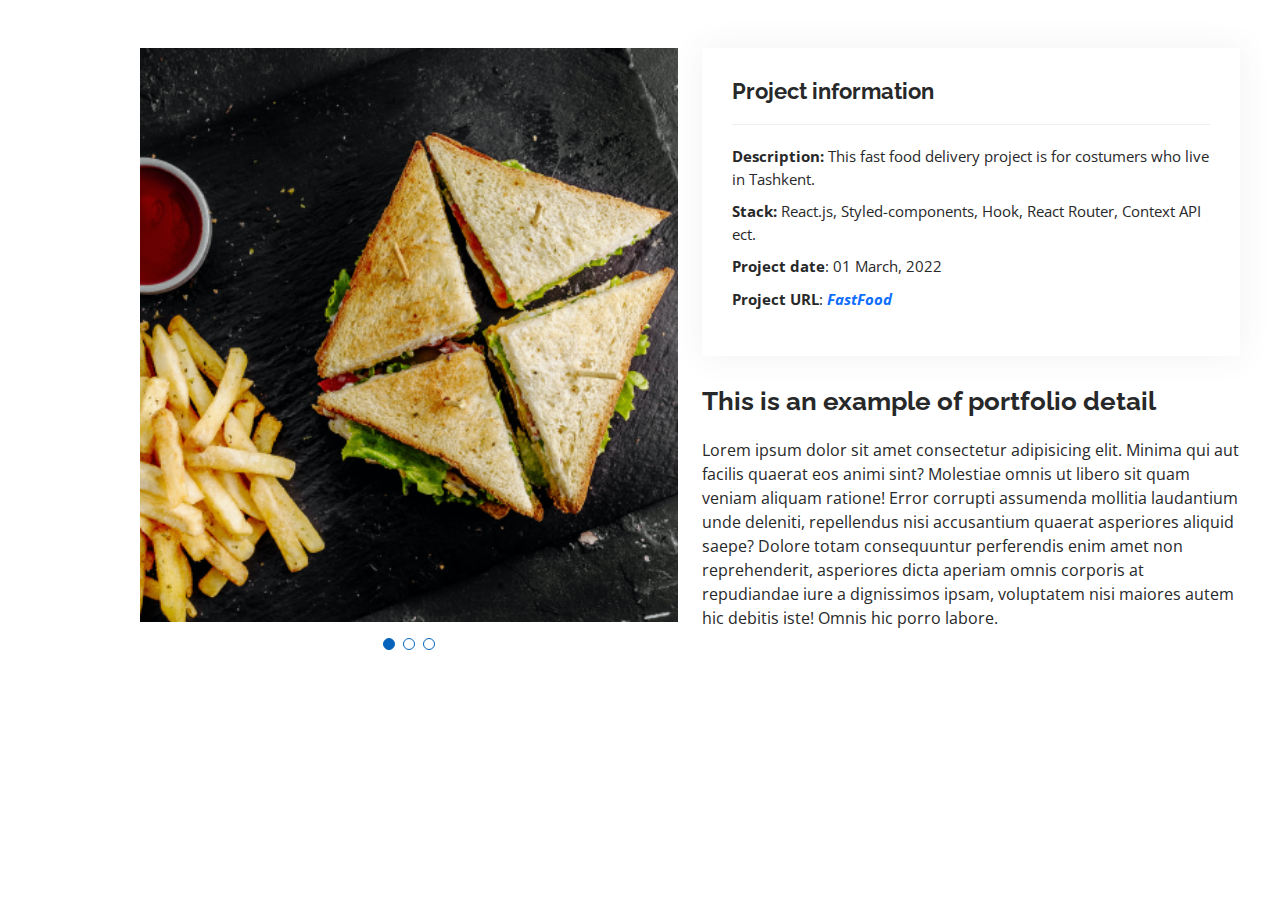
==== portfolio-1.html @ 83320616 "Portfolio section add" ====
<!DOCTYPE html>
<html lang="en">
  <head>
    <meta charset="utf-8" />
    <meta content="width=device-width, initial-scale=1.0" name="viewport" />

    <title>Portfolio</title>
    <meta content="" name="description" />
    <meta content="" name="keywords" />

    <link href="assets/img/favicon.png" rel="icon" />
    <link href="assets/img/apple-touch-icon.png" rel="apple-touch-icon" />

    <!-- Google Fonts -->
    <link
      href="https://fonts.googleapis.com/css?family=Open+Sans:300,300i,400,400i,600,600i,700,700i|Raleway:300,300i,400,400i,500,500i,600,600i,700,700i|Poppins:300,300i,400,400i,500,500i,600,600i,700,700i"
      rel="stylesheet"
    />

    <!-- Vendor CSS Files -->
    <link href="assets/vendor/aos/aos.css" rel="stylesheet" />
    <link
      href="assets/vendor/bootstrap/css/bootstrap.min.css"
      rel="stylesheet"
    />
    <link
      href="assets/vendor/bootstrap-icons/bootstrap-icons.css"
      rel="stylesheet"
    />
    <link href="assets/vendor/boxicons/css/boxicons.min.css" rel="stylesheet" />
    <link
      href="assets/vendor/glightbox/css/glightbox.min.css"
      rel="stylesheet"
    />
    <link href="assets/vendor/swiper/swiper-bundle.min.css" rel="stylesheet" />

    <link href="assets/css/style.css" rel="stylesheet" />
  </head>

  <body>
    <main id="main">
      <!-- ======= Portfolio Details Section ======= -->
      <section id="portfolio-details" class="portfolio-details">
        <div class="container">
          <div class="row gy-4 p-2">
            <div class="col-lg-6">
              <div class="portfolio-details-slider swiper">
                <div class="swiper-wrapper">
                  <div class="swiper-slide">
                    <img
                      src="assets/img/portfolio/fastfood_img.png"
                      alt="portfolio-img"
                    />
                  </div>

                  <div class="swiper-slide">
                    <img
                      src="assets/img/portfolio/fastfood_img2.png"
                      alt="portfolio-img"
                    />
                  </div>

                  <div class="swiper-slide">
                    <img
                      src="assets/img/portfolio/fastfood_img3.png"
                      alt="portfolio-img"
                    />
                  </div>
                </div>
                <div class="swiper-pagination"></div>
              </div>
            </div>

            <div class="col-lg-6">
              <div class="portfolio-info">
                <h3>Project information</h3>
                <ul>
                  <li>
                    <b>Description:</b> This fast food delivery project is for
                    costumers who live in Tashkent.
                  </li>
                  <li>
                    <b>Stack:</b> React.js, Styled-components, Hook, React
                    Router, Context API ect.
                  </li>
                  <li><b>Project date</b>: 01 March, 2022</li>
                  <li>
                    <strong>Project URL</strong>:
                    <a
                      href="https://fast-foodd.netlify.app"
                      target="_blank"
                      class="text-decoration-none"
                      ><em class="text-primary fw-bold">FastFood</em></a
                    >
                  </li>
                </ul>
              </div>
              <div class="portfolio-description">
                <h2>This is an example of portfolio detail</h2>
                <p>
                  Lorem ipsum dolor sit amet consectetur adipisicing elit.
                  Minima qui aut facilis quaerat eos animi sint? Molestiae omnis
                  ut libero sit quam veniam aliquam ratione! Error corrupti
                  assumenda mollitia laudantium unde deleniti, repellendus nisi
                  accusantium quaerat asperiores aliquid saepe? Dolore totam
                  consequuntur perferendis enim amet non reprehenderit,
                  asperiores dicta aperiam omnis corporis at repudiandae iure a
                  dignissimos ipsam, voluptatem nisi maiores autem hic debitis
                  iste! Omnis hic porro labore.
                </p>
              </div>
            </div>
          </div>
        </div>
      </section>
      <!-- End Portfolio Details Section -->
    </main>
    <!-- End #main -->

    <div id="preloader"></div>
    <a
      href="#"
      class="back-to-top d-flex align-items-center justify-content-center"
      ><i class="bi bi-arrow-up-short"></i
    ></a>

    <!-- Vendor JS Files -->
    <script src="assets/vendor/purecounter/purecounter.js"></script>
    <script src="assets/vendor/aos/aos.js"></script>
    <script src="assets/vendor/bootstrap/js/bootstrap.bundle.min.js"></script>
    <script src="assets/vendor/glightbox/js/glightbox.min.js"></script>
    <script src="assets/vendor/isotope-layout/isotope.pkgd.min.js"></script>
    <script src="assets/vendor/swiper/swiper-bundle.min.js"></script>
    <script src="assets/vendor/typed.js/typed.min.js"></script>
    <script src="assets/vendor/waypoints/noframework.waypoints.js"></script>
    <script src="assets/vendor/php-email-form/validate.js"></script>

    <script src="assets/js/main.js"></script>
  </body>
</html>
---- assets/css/style.css ----
/**
* Template Name: MyResume - v4.7.0
* Template URL: https://bootstrapmade.com/free-html-bootstrap-template-my-resume/
* Author: BootstrapMade.com
* License: https://bootstrapmade.com/license/
*/

/*--------------------------------------------------------------
# General
--------------------------------------------------------------*/
body {
  font-family: "Open Sans", sans-serif;
  color: #272829;
}

a {
  color: #0563bb;
  text-decoration: none;
}

a:hover {
  color: #067ded;
  text-decoration: none;
}

h1, h2, h3, h4, h5, h6 {
  font-family: "Raleway", sans-serif;
}

/*--------------------------------------------------------------
# Back to top button
--------------------------------------------------------------*/
.back-to-top {
  position: fixed;
  visibility: hidden;
  opacity: 0;
  right: 15px;
  bottom: 15px;
  z-index: 996;
  background: #0563bb;
  width: 40px;
  height: 40px;
  border-radius: 50px;
  transition: all 0.4s;
}
.back-to-top i {
  font-size: 28px;
  color: #fff;
  line-height: 0;
}
.back-to-top:hover {
  background: #0678e3;
  color: #fff;
}
.back-to-top.active {
  visibility: visible;
  opacity: 1;
}

/*--------------------------------------------------------------
# Preloader
--------------------------------------------------------------*/
#preloader {
  position: fixed;
  top: 0;
  left: 0;
  right: 0;
  bottom: 0;
  z-index: 9999;
  overflow: hidden;
  background: #fff;
}

#preloader:before {
  content: "";
  position: fixed;
  top: calc(50% - 30px);
  left: calc(50% - 30px);
  border: 6px solid #0563bb;
  border-top-color: #fff;
  border-bottom-color: #fff;
  border-radius: 50%;
  width: 60px;
  height: 60px;
  -webkit-animation: animate-preloader 1s linear infinite;
  animation: animate-preloader 1s linear infinite;
}

@-webkit-keyframes animate-preloader {
  0% {
    transform: rotate(0deg);
  }
  100% {
    transform: rotate(360deg);
  }
}

@keyframes animate-preloader {
  0% {
    transform: rotate(0deg);
  }
  100% {
    transform: rotate(360deg);
  }
}
/*--------------------------------------------------------------
# Disable aos animation delay on mobile devices
--------------------------------------------------------------*/
@media screen and (max-width: 768px) {
  [data-aos-delay] {
    transition-delay: 0 !important;
  }
}
/*--------------------------------------------------------------
# Header
--------------------------------------------------------------*/
#header {
  position: fixed;
  top: 0;
  left: 0;
  bottom: 0;
  z-index: 9997;
  transition: all 0.5s;
  padding: 15px;
  overflow-y: auto;
}
@media (max-width: 992px) {
  #header {
    width: 300px;
    background: #fff;
    border-right: 1px solid #e6e9ec;
    left: -300px;
  }
}

@media (min-width: 992px) {
  #main {
    margin-left: 100px;
  }
}
/*--------------------------------------------------------------
# Navigation Menu
--------------------------------------------------------------*/
/**
* Desktop Navigation 
*/
.nav-menu {
  padding: 0;
  display: block;
}
.nav-menu * {
  margin: 0;
  padding: 0;
  list-style: none;
}
.nav-menu > ul > li {
  position: relative;
  white-space: nowrap;
}
.nav-menu a, .nav-menu a:focus {
  display: flex;
  align-items: center;
  color: #45505b;
  padding: 10px 18px;
  margin-bottom: 8px;
  transition: 0.3s;
  font-size: 15px;
  border-radius: 50px;
  background: #f2f3f5;
  height: 56px;
  width: 100%;
  overflow: hidden;
  transition: 0.3s;
}
.nav-menu a i, .nav-menu a:focus i {
  font-size: 20px;
}
.nav-menu a span, .nav-menu a:focus span {
  padding: 0 5px 0 7px;
  color: #45505b;
}
@media (min-width: 992px) {
  .nav-menu a, .nav-menu a:focus {
    width: 56px;
  }
  .nav-menu a span, .nav-menu a:focus span {
    display: none;
    color: #fff;
  }
}
.nav-menu a:hover, .nav-menu .active, .nav-menu .active:focus, .nav-menu li:hover > a {
  color: #fff;
  background: #0563bb;
}
.nav-menu a:hover span, .nav-menu .active span, .nav-menu .active:focus span, .nav-menu li:hover > a span {
  color: #fff;
}
.nav-menu a:hover, .nav-menu li:hover > a {
  width: 100%;
  color: #fff;
}
.nav-menu a:hover span, .nav-menu li:hover > a span {
  display: block;
}

/**
* Mobile Navigation 
*/
.mobile-nav-toggle {
  position: fixed;
  right: 10px;
  top: 10px;
  z-index: 9998;
  border: 0;
  background: none;
  font-size: 28px;
  transition: all 0.4s;
  outline: none !important;
  line-height: 0;
  cursor: pointer;
  border-radius: 50px;
  padding: 5px;
}
.mobile-nav-toggle i {
  color: #45505b;
}

.mobile-nav-active {
  overflow: hidden;
}
.mobile-nav-active #header {
  left: 0;
}
.mobile-nav-active .mobile-nav-toggle {
  color: #fff;
  background-color: #0563bb;
}

/*--------------------------------------------------------------
# Hero Section
--------------------------------------------------------------*/
#hero {
  width: 100%;
  height: 100vh;
  background: url("../img/hero-bg.jpg") top right no-repeat;
  background-size: cover;
  position: relative;
}
@media (min-width: 992px) {
  #hero {
    padding-left: 160px;
  }
}
#hero:before {
  content: "";
  background: rgba(255, 255, 255, 0.8);
  position: absolute;
  bottom: 0;
  top: 0;
  left: 0;
  right: 0;
}
#hero h1 {
  margin: 0;
  font-size: 64px;
  font-weight: 700;
  line-height: 56px;
  color: #45505b;
}
#hero p {
  color: #45505b;
  margin: 15px 0 0 0;
  font-size: 26px;
  font-family: "Poppins", sans-serif;
}
#hero p span {
  color: #0563bb;
  letter-spacing: 1px;
}
#hero .social-links {
  margin-top: 30px;
}
#hero .social-links a {
  font-size: 24px;
  display: inline-block;
  color: #45505b;
  line-height: 1;
  margin-right: 20px;
  transition: 0.3s;
}
#hero .social-links a:hover {
  color: #0563bb;
}
@media (max-width: 992px) {
  #hero {
    text-align: center;
  }
  #hero h1 {
    font-size: 32px;
    line-height: 36px;
  }
  #hero p {
    margin-top: 10px;
    font-size: 20px;
    line-height: 24px;
  }
}

/*--------------------------------------------------------------
# Sections General
--------------------------------------------------------------*/
section {
  padding: 60px 0;
  overflow: hidden;
}

.section-title {
  text-align: center;
  padding-bottom: 30px;
}
.section-title h2 {
  font-size: 32px;
  font-weight: bold;
  text-transform: uppercase;
  margin-bottom: 20px;
  padding-bottom: 20px;
  position: relative;
  color: #45505b;
}
.section-title h2::before {
  content: "";
  position: absolute;
  display: block;
  width: 120px;
  height: 1px;
  background: #ddd;
  bottom: 1px;
  left: calc(50% - 60px);
}
.section-title h2::after {
  content: "";
  position: absolute;
  display: block;
  width: 40px;
  height: 3px;
  background: #0563bb;
  bottom: 0;
  left: calc(50% - 20px);
}
.section-title p {
  margin-bottom: 0;
}

/*--------------------------------------------------------------
# About
--------------------------------------------------------------*/
.about .content h3 {
  font-weight: 700;
  font-size: 26px;
  color: #728394;
}
.about .content ul {
  list-style: none;
  padding: 0;
}
.about .content ul li {
  margin-bottom: 20px;
  display: flex;
  align-items: center;
}
.about .content ul strong {
  margin-right: 10px;
}
.about .content ul i {
  font-size: 16px;
  margin-right: 5px;
  color: #0563bb;
  line-height: 0;
}
.about .content p:last-child {
  margin-bottom: 0;
}

/*--------------------------------------------------------------
# Facts
--------------------------------------------------------------*/
.facts .count-box {
  padding: 30px 30px 25px 30px;
  margin-top: 30px;
  width: 100%;
  position: relative;
  text-align: center;
  background: #fff;
}
.facts .count-box i {
  position: absolute;
  top: -25px;
  left: 50%;
  transform: translateX(-50%);
  font-size: 24px;
  background: #0563bb;
  color: #fff;
  border-radius: 50px;
  display: inline-flex;
  align-items: center;
  justify-content: center;
  width: 48px;
  height: 48px;
}
.facts .count-box span {
  font-size: 36px;
  display: block;
  font-weight: 600;
  color: #011426;
}
.facts .count-box p {
  padding: 0;
  margin: 0;
  font-family: "Raleway", sans-serif;
  font-size: 14px;
}

/*--------------------------------------------------------------
# Akills
--------------------------------------------------------------*/
.skills .progress {
  height: 60px;
  display: block;
  background: none;
  border-radius: 0;
}
.skills .progress .skill {
  padding: 10px 0;
  margin: 0;
  text-transform: uppercase;
  display: block;
  font-weight: 600;
  font-family: "Poppins", sans-serif;
  color: #45505b;
}
.skills .progress .skill .val {
  float: right;
  font-style: normal;
}
.skills .progress-bar-wrap {
  background: #f2f3f5;
}
.skills .progress-bar {
  width: 1px;
  height: 10px;
  transition: 0.9s;
  background-color: #0563bb;
}

/*--------------------------------------------------------------
# Resume
--------------------------------------------------------------*/
.resume .resume-title {
  font-size: 26px;
  font-weight: 700;
  margin-top: 20px;
  margin-bottom: 20px;
  color: #45505b;
}
.resume .resume-item {
  padding: 0 0 20px 20px;
  margin-top: -2px;
  border-left: 2px solid #0563bb;
  position: relative;
}
.resume .resume-item h4 {
  line-height: 18px;
  font-size: 18px;
  font-weight: 600;
  text-transform: uppercase;
  font-family: "Poppins", sans-serif;
  color: #0563bb;
  margin-bottom: 10px;
}
.resume .resume-item h5 {
  font-size: 16px;
  background: #f7f8f9;
  padding: 5px 15px;
  display: inline-block;
  font-weight: 600;
  margin-bottom: 10px;
}
.resume .resume-item ul {
  padding-left: 20px;
}
.resume .resume-item ul li {
  padding-bottom: 10px;
}
.resume .resume-item:last-child {
  padding-bottom: 0;
}
.resume .resume-item::before {
  content: "";
  position: absolute;
  width: 16px;
  height: 16px;
  border-radius: 50px;
  left: -9px;
  top: 0;
  background: #fff;
  border: 2px solid #0563bb;
}

/*--------------------------------------------------------------
# Portfolio
--------------------------------------------------------------*/
.portfolio .portfolio-item {
  margin-bottom: 30px;
}
.portfolio #portfolio-flters {
  padding: 0;
  margin: 0 auto 25px auto;
  list-style: none;
  text-align: center;
  background: #fff;
  border-radius: 50px;
  padding: 2px 15px;
}
.portfolio #portfolio-flters li {
  cursor: pointer;
  display: inline-block;
  padding: 10px 15px;
  font-size: 14px;
  font-weight: 600;
  line-height: 1;
  text-transform: uppercase;
  color: #272829;
  margin-bottom: 5px;
  transition: all 0.3s ease-in-out;
}
.portfolio #portfolio-flters li:hover, .portfolio #portfolio-flters li.filter-active {
  color: #0563bb;
}
.portfolio #portfolio-flters li:last-child {
  margin-right: 0;
}
.portfolio .portfolio-wrap {
  transition: 0.3s;
  position: relative;
  overflow: hidden;
  z-index: 1;
  background: rgba(69, 80, 91, 0.8);
}
.portfolio .portfolio-wrap::before {
  content: "";
  background: rgba(255, 255, 255, 0.7);
  position: absolute;
  left: 30px;
  right: 30px;
  top: 30px;
  bottom: 30px;
  transition: all ease-in-out 0.3s;
  z-index: 2;
  opacity: 0;
}
.portfolio .portfolio-wrap .portfolio-info {
  opacity: 0;
  position: absolute;
  top: 0;
  left: 0;
  right: 0;
  bottom: 0;
  text-align: center;
  z-index: 3;
  transition: all ease-in-out 0.3s;
  display: flex;
  flex-direction: column;
  justify-content: center;
  align-items: center;
}
.portfolio .portfolio-wrap .portfolio-info::before {
  display: block;
  content: "";
  width: 48px;
  height: 48px;
  position: absolute;
  top: 35px;
  left: 35px;
  border-top: 3px solid #d7dce1;
  border-left: 3px solid #d7dce1;
  transition: all 0.5s ease 0s;
  z-index: 9994;
}
.portfolio .portfolio-wrap .portfolio-info::after {
  display: block;
  content: "";
  width: 48px;
  height: 48px;
  position: absolute;
  bottom: 35px;
  right: 35px;
  border-bottom: 3px solid #d7dce1;
  border-right: 3px solid #d7dce1;
  transition: all 0.5s ease 0s;
  z-index: 9994;
}
.portfolio .portfolio-wrap .portfolio-info h4 {
  font-size: 20px;
  color: #45505b;
  font-weight: 600;
}
.portfolio .portfolio-wrap .portfolio-info p {
  color: #45505b;
  font-size: 14px;
  text-transform: uppercase;
  padding: 0;
  margin: 0;
}
.portfolio .portfolio-wrap .portfolio-links {
  text-align: center;
  z-index: 4;
}
.portfolio .portfolio-wrap .portfolio-links a {
  color: #45505b;
  margin: 0 2px;
  font-size: 28px;
  display: inline-block;
  transition: 0.3s;
}
.portfolio .portfolio-wrap .portfolio-links a:hover {
  color: #148af9;
}
.portfolio .portfolio-wrap:hover::before {
  top: 0;
  left: 0;
  right: 0;
  bottom: 0;
  opacity: 1;
}
.portfolio .portfolio-wrap:hover .portfolio-info {
  opacity: 1;
}
.portfolio .portfolio-wrap:hover .portfolio-info::before {
  top: 15px;
  left: 15px;
}
.portfolio .portfolio-wrap:hover .portfolio-info::after {
  bottom: 15px;
  right: 15px;
}

/*--------------------------------------------------------------
# Portfolio Details
--------------------------------------------------------------*/
.portfolio-details {
  padding-top: 40px;
}
.portfolio-details .portfolio-details-slider img {
  width: 100%;
}
.portfolio-details .portfolio-details-slider .swiper-pagination {
  margin-top: 20px;
  position: relative;
}
.portfolio-details .portfolio-details-slider .swiper-pagination .swiper-pagination-bullet {
  width: 12px;
  height: 12px;
  background-color: #fff;
  opacity: 1;
  border: 1px solid #0563bb;
}
.portfolio-details .portfolio-details-slider .swiper-pagination .swiper-pagination-bullet-active {
  background-color: #0563bb;
}
.portfolio-details .portfolio-info {
  padding: 30px;
  box-shadow: 0px 0 30px rgba(69, 80, 91, 0.08);
}
.portfolio-details .portfolio-info h3 {
  font-size: 22px;
  font-weight: 700;
  margin-bottom: 20px;
  padding-bottom: 20px;
  border-bottom: 1px solid #eee;
}
.portfolio-details .portfolio-info ul {
  list-style: none;
  padding: 0;
  font-size: 15px;
}
.portfolio-details .portfolio-info ul li + li {
  margin-top: 10px;
}
.portfolio-details .portfolio-description {
  padding-top: 30px;
}
.portfolio-details .portfolio-description h2 {
  font-size: 26px;
  font-weight: 700;
  margin-bottom: 20px;
}
.portfolio-details .portfolio-description p {
  padding: 0;
}

/*--------------------------------------------------------------
# Services
--------------------------------------------------------------*/
.services .icon-box {
  text-align: center;
  padding: 70px 20px 80px 20px;
  transition: all ease-in-out 0.3s;
  background: #fff;
  box-shadow: 0px 5px 90px 0px rgba(110, 123, 131, 0.05);
}
.services .icon-box .icon {
  margin: 0 auto;
  width: 100px;
  height: 100px;
  display: flex;
  align-items: center;
  justify-content: center;
  transition: ease-in-out 0.3s;
  position: relative;
}
.services .icon-box .icon i {
  font-size: 36px;
  transition: 0.5s;
  position: relative;
}
.services .icon-box .icon svg {
  position: absolute;
  top: 0;
  left: 0;
}
.services .icon-box .icon svg path {
  transition: 0.5s;
  fill: #f5f5f5;
}
.services .icon-box h4 {
  font-weight: 600;
  margin: 10px 0 15px 0;
  font-size: 22px;
}
.services .icon-box h4 a {
  color: #45505b;
  transition: ease-in-out 0.3s;
}
.services .icon-box p {
  line-height: 24px;
  font-size: 14px;
  margin-bottom: 0;
}
.services .icon-box:hover {
  border-color: #fff;
  box-shadow: 0px 0 35px 0 rgba(0, 0, 0, 0.08);
}
.services .iconbox-blue i {
  color: #47aeff;
}
.services .iconbox-blue:hover .icon i {
  color: #fff;
}
.services .iconbox-blue:hover .icon path {
  fill: #47aeff;
}
.services .iconbox-orange i {
  color: #ffa76e;
}
.services .iconbox-orange:hover .icon i {
  color: #fff;
}
.services .iconbox-orange:hover .icon path {
  fill: #ffa76e;
}
.services .iconbox-pink i {
  color: #e80368;
}
.services .iconbox-pink:hover .icon i {
  color: #fff;
}
.services .iconbox-pink:hover .icon path {
  fill: #e80368;
}
.services .iconbox-yellow i {
  color: #ffbb2c;
}
.services .iconbox-yellow:hover .icon i {
  color: #fff;
}
.services .iconbox-yellow:hover .icon path {
  fill: #ffbb2c;
}
.services .iconbox-red i {
  color: #ff5828;
}
.services .iconbox-red:hover .icon i {
  color: #fff;
}
.services .iconbox-red:hover .icon path {
  fill: #ff5828;
}
.services .iconbox-teal i {
  color: #11dbcf;
}
.services .iconbox-teal:hover .icon i {
  color: #fff;
}
.services .iconbox-teal:hover .icon path {
  fill: #11dbcf;
}

/*--------------------------------------------------------------
# Testimonials
--------------------------------------------------------------*/
.testimonials .section-header {
  margin-bottom: 40px;
}
.testimonials .testimonials-carousel, .testimonials .testimonials-slider {
  overflow: hidden;
}
.testimonials .testimonial-item {
  text-align: center;
}
.testimonials .testimonial-item .testimonial-img {
  width: 120px;
  border-radius: 50%;
  border: 4px solid #fff;
  margin: 0 auto;
}
.testimonials .testimonial-item h3 {
  font-size: 20px;
  font-weight: bold;
  margin: 10px 0 5px 0;
  color: #111;
}
.testimonials .testimonial-item h4 {
  font-size: 14px;
  color: #999;
  margin: 0 0 15px 0;
}
.testimonials .testimonial-item .quote-icon-left, .testimonials .testimonial-item .quote-icon-right {
  color: #90c8fc;
  font-size: 26px;
}
.testimonials .testimonial-item .quote-icon-left {
  display: inline-block;
  left: -5px;
  position: relative;
}
.testimonials .testimonial-item .quote-icon-right {
  display: inline-block;
  right: -5px;
  position: relative;
  top: 10px;
}
.testimonials .testimonial-item p {
  font-style: italic;
  margin: 0 auto 15px auto;
}
.testimonials .swiper-pagination {
  margin-top: 20px;
  position: relative;
}
.testimonials .swiper-pagination .swiper-pagination-bullet {
  width: 12px;
  height: 12px;
  background-color: #fff;
  opacity: 1;
  border: 1px solid #0563bb;
}
.testimonials .swiper-pagination .swiper-pagination-bullet-active {
  background-color: #0563bb;
}
@media (min-width: 992px) {
  .testimonials .testimonial-item p {
    width: 80%;
  }
}

/*--------------------------------------------------------------
# Contact
--------------------------------------------------------------*/
.contact .info {
  width: 100%;
  background: #fff;
}
.contact .info i {
  font-size: 20px;
  color: #0563bb;
  float: left;
  width: 44px;
  height: 44px;
  background: #eef7ff;
  display: flex;
  justify-content: center;
  align-items: center;
  border-radius: 50px;
  transition: all 0.3s ease-in-out;
}
.contact .info h4 {
  padding: 0 0 0 60px;
  font-size: 22px;
  font-weight: 600;
  margin-bottom: 5px;
  color: #45505b;
}
.contact .info p {
  padding: 0 0 0 60px;
  margin-bottom: 0;
  font-size: 14px;
  color: #728394;
}
.contact .info .email, .contact .info .phone {
  margin-top: 40px;
}
.contact .info .email:hover i, .contact .info .address:hover i, .contact .info .phone:hover i {
  background: #0563bb;
  color: #fff;
}
.contact .php-email-form {
  width: 100%;
  background: #fff;
}
.contact .php-email-form .form-group {
  padding-bottom: 8px;
}
.contact .php-email-form .error-message {
  display: none;
  color: #fff;
  background: #ed3c0d;
  text-align: left;
  padding: 15px;
  font-weight: 600;
}
.contact .php-email-form .error-message br + br {
  margin-top: 25px;
}
.contact .php-email-form .sent-message {
  display: none;
  color: #fff;
  background: #18d26e;
  text-align: center;
  padding: 15px;
  font-weight: 600;
}
.contact .php-email-form .loading {
  display: none;
  background: #fff;
  text-align: center;
  padding: 15px;
}
.contact .php-email-form .loading:before {
  content: "";
  display: inline-block;
  border-radius: 50%;
  width: 24px;
  height: 24px;
  margin: 0 10px -6px 0;
  border: 3px solid #18d26e;
  border-top-color: #eee;
  -webkit-animation: animate-loading 1s linear infinite;
  animation: animate-loading 1s linear infinite;
}
.contact .php-email-form input, .contact .php-email-form textarea {
  border-radius: 4px;
  box-shadow: none;
  font-size: 14px;
}
.contact .php-email-form input {
  height: 44px;
}
.contact .php-email-form textarea {
  padding: 10px 12px;
}
.contact .php-email-form button[type=submit] {
  background: #0563bb;
  border: 0;
  padding: 10px 35px;
  color: #fff;
  transition: 0.4s;
  border-radius: 50px;
}
.contact .php-email-form button[type=submit]:hover {
  background: #0678e3;
}
@-webkit-keyframes animate-loading {
  0% {
    transform: rotate(0deg);
  }
  100% {
    transform: rotate(360deg);
  }
}
@keyframes animate-loading {
  0% {
    transform: rotate(0deg);
  }
  100% {
    transform: rotate(360deg);
  }
}

/*--------------------------------------------------------------
# Footer
--------------------------------------------------------------*/
#footer {
  background: #f7f8f9;
  color: #45505b;
  font-size: 14px;
  text-align: center;
  padding: 30px 0;
}
#footer h3 {
  font-size: 36px;
  font-weight: 700;
  position: relative;
  font-family: "Poppins", sans-serif;
  padding: 0;
  margin: 0 0 15px 0;
}
#footer p {
  font-size: 15;
  font-style: italic;
  padding: 0;
  margin: 0 0 40px 0;
}
#footer .social-links {
  margin: 0 0 40px 0;
}
#footer .social-links a {
  font-size: 18px;
  display: inline-block;
  background: #0563bb;
  color: #fff;
  line-height: 1;
  padding: 8px 0;
  margin-right: 4px;
  border-radius: 50%;
  text-align: center;
  width: 36px;
  height: 36px;
  transition: 0.3s;
}
#footer .social-links a:hover {
  background: #0678e3;
  color: #fff;
  text-decoration: none;
}
#footer .copyright {
  margin: 0 0 5px 0;
}
#footer .credits {
  font-size: 13px;
}
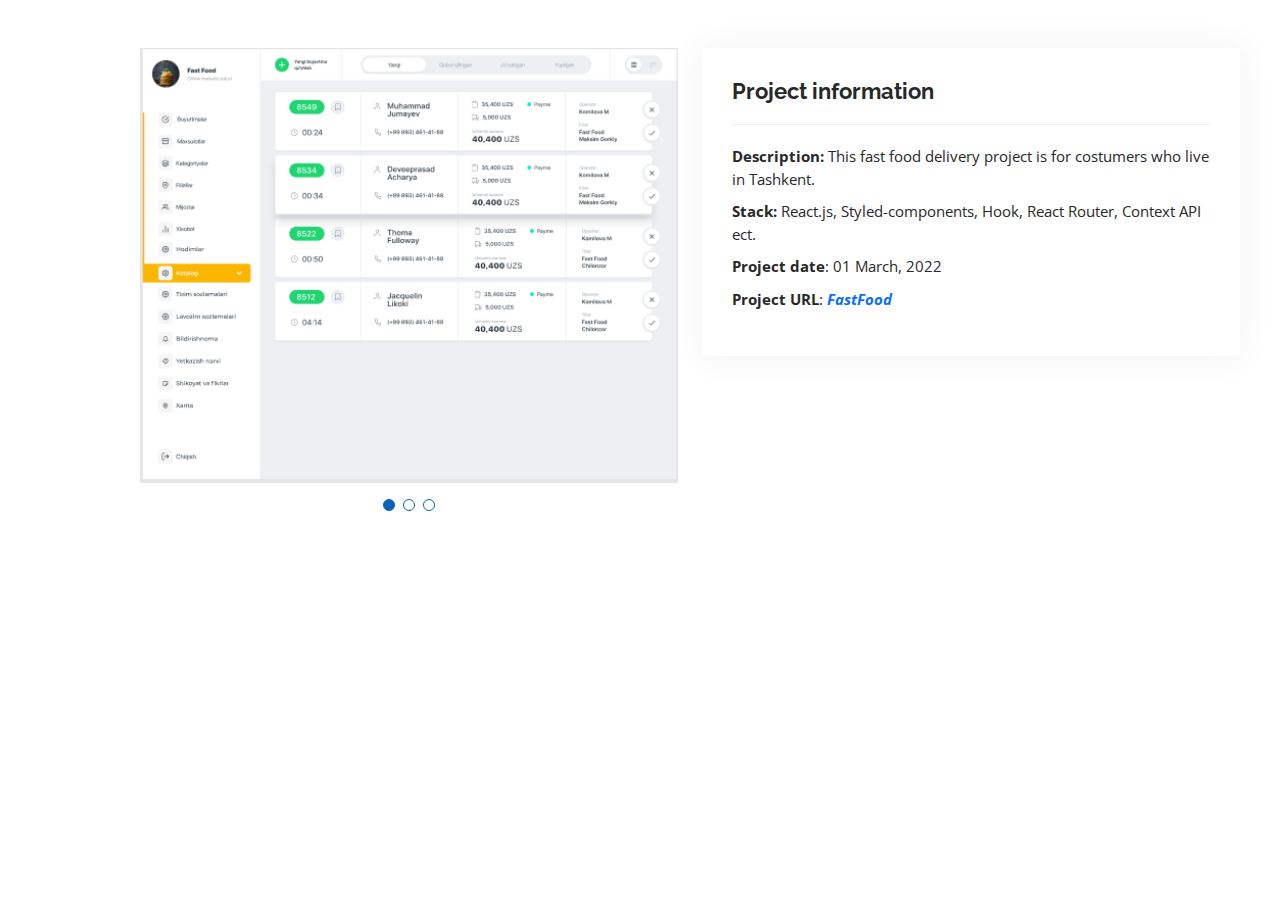
==== commit b2a26abe: "portfolio section add" ====
--- a/portfolio-1.html
+++ b/portfolio-1.html
@@ -17,7 +17,6 @@
       rel="stylesheet"
     />
 
-    <!-- Vendor CSS Files -->
     <link href="assets/vendor/aos/aos.css" rel="stylesheet" />
     <link
       href="assets/vendor/bootstrap/css/bootstrap.min.css"
@@ -39,7 +38,7 @@
 
   <body>
     <main id="main">
-      <!-- ======= Portfolio Details Section ======= -->
+      <!-- Portfolio Details Section-->
       <section id="portfolio-details" class="portfolio-details">
         <div class="container">
           <div class="row gy-4 p-2">
@@ -48,7 +47,7 @@
                 <div class="swiper-wrapper">
                   <div class="swiper-slide">
                     <img
-                      src="assets/img/portfolio/fastfood_img.png"
+                      src="assets/img/portfolio/fastfood_img1.png"
                       alt="portfolio-img"
                     />
                   </div>
@@ -95,27 +94,12 @@
                   </li>
                 </ul>
               </div>
-              <div class="portfolio-description">
-                <h2>This is an example of portfolio detail</h2>
-                <p>
-                  Lorem ipsum dolor sit amet consectetur adipisicing elit.
-                  Minima qui aut facilis quaerat eos animi sint? Molestiae omnis
-                  ut libero sit quam veniam aliquam ratione! Error corrupti
-                  assumenda mollitia laudantium unde deleniti, repellendus nisi
-                  accusantium quaerat asperiores aliquid saepe? Dolore totam
-                  consequuntur perferendis enim amet non reprehenderit,
-                  asperiores dicta aperiam omnis corporis at repudiandae iure a
-                  dignissimos ipsam, voluptatem nisi maiores autem hic debitis
-                  iste! Omnis hic porro labore.
-                </p>
-              </div>
             </div>
           </div>
         </div>
       </section>
-      <!-- End Portfolio Details Section -->
+      <!-- /Portfolio Details Section -->
     </main>
-    <!-- End #main -->
 
     <div id="preloader"></div>
     <a
